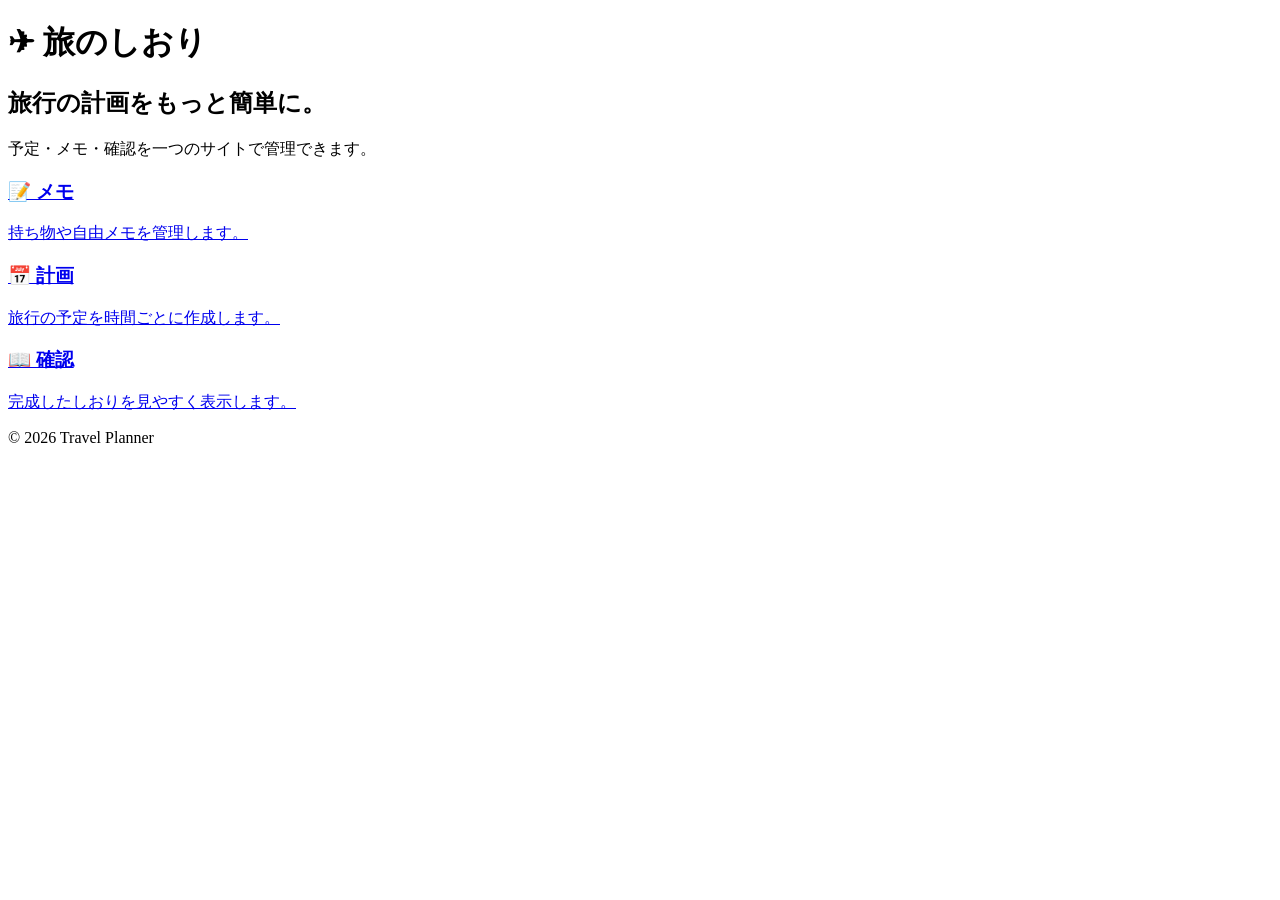
==== index.html @ d7f97029 "Initial project" ====
<!DOCTYPE html>
<html lang="ja">

<head>

    <meta charset="UTF-8">

    <meta name="viewport" content="width=device-width, initial-scale=1.0">

    <title>旅のしおり</title>

    <link rel="stylesheet" href="css/style.css">

</head>

<body>

    <header>

        <h1>✈ 旅のしおり</h1>

    </header>


    <main>

        <section class="hero">

            <h2>

                旅行の計画をもっと簡単に。

            </h2>

            <p>

                予定・メモ・確認を一つのサイトで管理できます。

            </p>

        </section>


        <section class="menu">

            <a href="memo.html" class="card">

                <h3>

                    📝 メモ

                </h3>

                <p>

                    持ち物や自由メモを管理します。

                </p>

            </a>


            <a href="planner.html" class="card">

                <h3>

                    📅 計画

                </h3>

                <p>

                    旅行の予定を時間ごとに作成します。

                </p>

            </a>


            <a href="preview.html" class="card">

                <h3>

                    📖 確認

                </h3>

                <p>

                    完成したしおりを見やすく表示します。

                </p>

            </a>

        </section>

    </main>

    <footer>

        © 2026 Travel Planner

    </footer>

    <script src="js/common.js"></script>

</body>

</html>
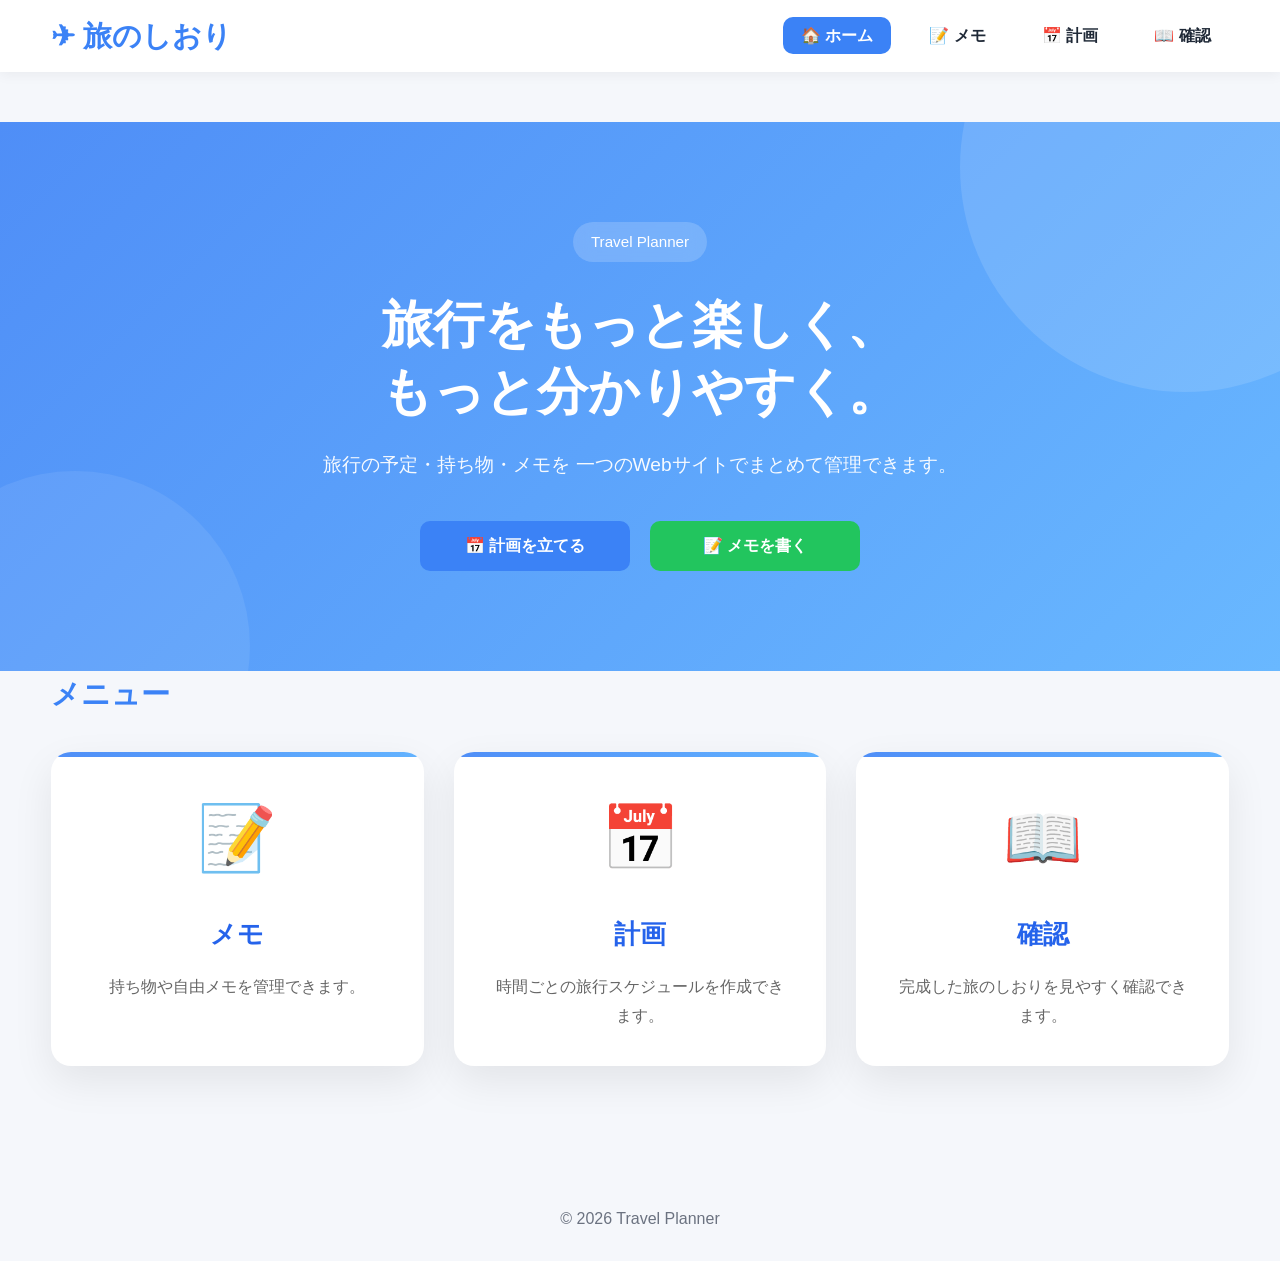
==== commit 74c4eaf0: "Version 1.0" ====
--- a/index.html
+++ b/index.html
@@ -9,97 +9,220 @@
 
     <title>旅のしおり</title>
 
-    <link rel="stylesheet" href="css/style.css">
+    <meta name="description" content="旅行の予定・メモ・しおりをまとめて管理できるWebアプリ">
+
+    <link rel="stylesheet" href="css/reset.css">
+    <link rel="stylesheet" href="css/common.css">
+    <link rel="stylesheet" href="css/home.css">
 
 </head>
 
 <body>
 
+    <!-- =======================
+         Header
+    ======================== -->
+
     <header>
 
-        <h1>✈ 旅のしおり</h1>
+        <div class="container header-inner">
+
+            <a href="index.html" class="logo">
+                ✈ 旅のしおり
+            </a>
+
+            <nav>
+
+                <ul>
+
+                    <li>
+                        <a href="index.html" class="active">
+                            🏠 ホーム
+                        </a>
+                    </li>
+
+                    <li>
+                        <a href="memo.html">
+                            📝 メモ
+                        </a>
+                    </li>
+
+                    <li>
+                        <a href="planner.html">
+                            📅 計画
+                        </a>
+                    </li>
+
+                    <li>
+                        <a href="preview.html">
+                            📖 確認
+                        </a>
+                    </li>
+
+                </ul>
+
+            </nav>
+
+        </div>
 
     </header>
 
+    <!-- =======================
+         Main
+    ======================== -->
 
     <main>
 
+        <!-- Hero -->
+
         <section class="hero">
 
-            <h2>
-
-                旅行の計画をもっと簡単に。
+            <div class="container hero-content">
+
+                <span class="hero-badge">
+                    Travel Planner
+                </span>
+
+                <h1>
+
+                    旅行をもっと楽しく、
+                    <br>
+                    もっと分かりやすく。
+
+                </h1>
+
+                <p>
+
+                    旅行の予定・持ち物・メモを
+                    一つのWebサイトでまとめて管理できます。
+
+                </p>
+
+                <div class="hero-buttons">
+
+                    <a href="planner.html" class="btn btn-primary">
+
+                        📅 計画を立てる
+
+                    </a>
+
+                    <a href="memo.html" class="btn btn-success">
+
+                        📝 メモを書く
+
+                    </a>
+
+                </div>
+
+            </div>
+
+        </section>
+
+        <!-- Menu -->
+
+        <section class="container">
+
+            <h2 class="section-title">
+
+                メニュー
 
             </h2>
 
+            <div class="menu-grid">
+
+                <!-- Card -->
+
+                <a href="memo.html" class="menu-card">
+
+                    <div class="menu-icon">
+
+                        📝
+
+                    </div>
+
+                    <h3>
+
+                        メモ
+
+                    </h3>
+
+                    <p>
+
+                        持ち物や自由メモを管理できます。
+
+                    </p>
+
+                </a>
+
+                <!-- Card -->
+
+                <a href="planner.html" class="menu-card">
+
+                    <div class="menu-icon">
+
+                        📅
+
+                    </div>
+
+                    <h3>
+
+                        計画
+
+                    </h3>
+
+                    <p>
+
+                        時間ごとの旅行スケジュールを作成できます。
+
+                    </p>
+
+                </a>
+
+                <!-- Card -->
+
+                <a href="preview.html" class="menu-card">
+
+                    <div class="menu-icon">
+
+                        📖
+
+                    </div>
+
+                    <h3>
+
+                        確認
+
+                    </h3>
+
+                    <p>
+
+                        完成した旅のしおりを見やすく確認できます。
+
+                    </p>
+
+                </a>
+
+            </div>
+
+        </section>
+
+    </main>
+
+    <!-- =======================
+         Footer
+    ======================== -->
+
+    <footer>
+
+        <div class="container">
+
             <p>
 
-                予定・メモ・確認を一つのサイトで管理できます。
+                © 2026 Travel Planner
 
             </p>
 
-        </section>
-
-
-        <section class="menu">
-
-            <a href="memo.html" class="card">
-
-                <h3>
-
-                    📝 メモ
-
-                </h3>
-
-                <p>
-
-                    持ち物や自由メモを管理します。
-
-                </p>
-
-            </a>
-
-
-            <a href="planner.html" class="card">
-
-                <h3>
-
-                    📅 計画
-
-                </h3>
-
-                <p>
-
-                    旅行の予定を時間ごとに作成します。
-
-                </p>
-
-            </a>
-
-
-            <a href="preview.html" class="card">
-
-                <h3>
-
-                    📖 確認
-
-                </h3>
-
-                <p>
-
-                    完成したしおりを見やすく表示します。
-
-                </p>
-
-            </a>
-
-        </section>
-
-    </main>
-
-    <footer>
-
-        © 2026 Travel Planner
+        </div>
 
     </footer>
 
--- a/css/common.css
+++ b/css/common.css
@@ -0,0 +1,443 @@
+/* ==========================================
+   Travel Planner
+   Common Style
+   Version 1.0
+========================================== */
+
+/* ==========================================
+   Color Theme
+========================================== */
+
+:root {
+
+    --primary: #3b82f6;
+    --primary-dark: #2563eb;
+
+    --secondary: #14b8a6;
+
+    --danger: #ef4444;
+
+    --warning: #f59e0b;
+
+    --success: #22c55e;
+
+    --background: #f5f7fb;
+
+    --surface: #ffffff;
+
+    --text: #1f2937;
+
+    --sub-text: #6b7280;
+
+    --border: #e5e7eb;
+
+    --shadow: 0 10px 25px rgba(0, 0, 0, .08);
+
+    --radius: 16px;
+
+    --transition: .25s ease;
+
+}
+
+/* ==========================================
+   Body
+========================================== */
+
+body {
+
+    background: var(--background);
+
+    color: var(--text);
+
+    font-family:
+        "Yu Gothic UI",
+        "Meiryo",
+        sans-serif;
+
+    line-height: 1.6;
+
+}
+
+/* ==========================================
+   Container
+========================================== */
+
+.container {
+
+    width: min(1200px, 92%);
+
+    margin: auto;
+
+}
+
+/* ==========================================
+   Header
+========================================== */
+
+header {
+
+    background: var(--surface);
+
+    position: sticky;
+
+    top: 0;
+
+    z-index: 100;
+
+    box-shadow: 0 3px 12px rgba(0, 0, 0, .05);
+
+}
+
+.header-inner {
+
+    display: flex;
+
+    justify-content: space-between;
+
+    align-items: center;
+
+    height: 72px;
+
+}
+
+.logo {
+
+    font-size: 1.8rem;
+
+    font-weight: bold;
+
+    color: var(--primary);
+
+}
+
+/* ==========================================
+   Navigation
+========================================== */
+
+nav ul {
+
+    display: flex;
+
+    gap: 20px;
+
+}
+
+nav a {
+
+    padding: 10px 18px;
+
+    border-radius: 10px;
+
+    transition: var(--transition);
+
+    font-weight: 600;
+
+}
+
+nav a:hover {
+
+    background: var(--primary);
+
+    color: white;
+
+}
+
+nav a.active {
+
+    background: var(--primary);
+
+    color: white;
+
+}
+
+/* ==========================================
+   Main
+========================================== */
+
+main {
+
+    padding: 50px 0;
+
+}
+
+/* ==========================================
+   Card
+========================================== */
+
+.card {
+
+    background: var(--surface);
+
+    border-radius: var(--radius);
+
+    padding: 24px;
+
+    box-shadow: var(--shadow);
+
+}
+
+/* ==========================================
+   Button
+========================================== */
+
+.btn {
+
+    display: inline-flex;
+
+    align-items: center;
+
+    justify-content: center;
+
+    gap: 8px;
+
+    padding: 12px 22px;
+
+    border-radius: 10px;
+
+    transition: var(--transition);
+
+    font-weight: bold;
+
+}
+
+.btn-primary {
+
+    background: var(--primary);
+
+    color: white;
+
+}
+
+.btn-primary:hover {
+
+    background: var(--primary-dark);
+
+}
+
+.btn-danger {
+
+    background: var(--danger);
+
+    color: white;
+
+}
+
+.btn-danger:hover {
+
+    opacity: .9;
+
+}
+
+.btn-success {
+
+    background: var(--success);
+
+    color: white;
+
+}
+
+/* ==========================================
+   Input
+========================================== */
+
+input,
+textarea,
+select {
+
+    width: 100%;
+
+    border: 1px solid var(--border);
+
+    border-radius: 10px;
+
+    padding: 14px;
+
+    background: white;
+
+    transition: var(--transition);
+
+}
+
+input:focus,
+textarea:focus,
+select:focus {
+
+    outline: none;
+
+    border-color: var(--primary);
+
+    box-shadow: 0 0 0 3px rgba(59, 130, 246, .15);
+
+}
+
+/* ==========================================
+   Section Title
+========================================== */
+
+.section-title {
+
+    margin-bottom: 25px;
+
+    font-size: 1.8rem;
+
+    color: var(--primary);
+
+}
+
+/* ==========================================
+   Grid
+========================================== */
+
+.grid {
+
+    display: grid;
+
+    gap: 25px;
+
+}
+
+/* ==========================================
+   Footer
+========================================== */
+
+footer {
+
+    text-align: center;
+
+    padding: 30px;
+
+    color: var(--sub-text);
+
+}
+
+/* ==========================================
+   Utility
+========================================== */
+
+.text-center {
+
+    text-align: center;
+
+}
+
+.mt-1 {
+    margin-top: 10px;
+}
+
+.mt-2 {
+    margin-top: 20px;
+}
+
+.mt-3 {
+    margin-top: 30px;
+}
+
+.mb-1 {
+    margin-bottom: 10px;
+}
+
+.mb-2 {
+    margin-bottom: 20px;
+}
+
+.mb-3 {
+    margin-bottom: 30px;
+}
+
+.hidden {
+
+    display: none;
+
+}
+
+/* ==========================================
+   Responsive
+========================================== */
+
+@media(max-width:768px) {
+
+    .header-inner {
+
+        flex-direction: column;
+
+        height: auto;
+
+        padding: 15px 0;
+
+        gap: 15px;
+
+    }
+
+    nav ul {
+
+        flex-wrap: wrap;
+
+        justify-content: center;
+
+    }
+
+    .card {
+
+        padding: 18px;
+
+    }
+
+}
+
+/* ==========================================
+   Toast
+========================================== */
+
+.toast {
+
+    position: fixed;
+
+    bottom: 30px;
+
+    right: 30px;
+
+    padding: 14px 24px;
+
+    border-radius: 10px;
+
+    color: white;
+
+    font-weight: bold;
+
+    box-shadow: 0 10px 25px rgba(0, 0, 0, .2);
+
+    opacity: 0;
+
+    transform: translateY(30px);
+
+    transition: .3s;
+
+    z-index: 9999;
+
+}
+
+.toast.show {
+
+    opacity: 1;
+
+    transform: translateY(0);
+
+}
+
+.toast.success {
+
+    background: #22c55e;
+
+}
+
+.toast.error {
+
+    background: #ef4444;
+
+}
+
+.toast.warning {
+
+    background: #f59e0b;
+
+}
--- a/css/home.css
+++ b/css/home.css
@@ -0,0 +1,347 @@
+/* ==========================================
+   Home Page Style
+   Travel Planner
+========================================== */
+
+
+/* ==========================================
+   Hero
+========================================== */
+
+.hero {
+
+    background:
+        linear-gradient(135deg,
+            #4f8ef7 0%,
+            #69b8ff 100%);
+
+    color: white;
+
+    padding: 100px 20px;
+
+    text-align: center;
+
+    overflow: hidden;
+
+    position: relative;
+
+}
+
+/* 背景装飾 */
+
+.hero::before {
+
+    content: "";
+
+    position: absolute;
+
+    width: 450px;
+    height: 450px;
+
+    background: rgba(255, 255, 255, .12);
+
+    border-radius: 50%;
+
+    top: -180px;
+    right: -130px;
+
+}
+
+.hero::after {
+
+    content: "";
+
+    position: absolute;
+
+    width: 350px;
+    height: 350px;
+
+    background: rgba(255, 255, 255, .08);
+
+    border-radius: 50%;
+
+    bottom: -150px;
+    left: -100px;
+
+}
+
+/* ==========================================
+   Hero Content
+========================================== */
+
+.hero-content {
+
+    position: relative;
+
+    z-index: 2;
+
+}
+
+.hero-badge {
+
+    display: inline-block;
+
+    padding: 8px 18px;
+
+    border-radius: 999px;
+
+    background: rgba(255, 255, 255, .18);
+
+    backdrop-filter: blur(10px);
+
+    font-size: .95rem;
+
+    margin-bottom: 30px;
+
+}
+
+.hero h1 {
+
+    font-size: 3.2rem;
+
+    line-height: 1.3;
+
+    margin-bottom: 25px;
+
+    font-weight: 700;
+
+}
+
+.hero p {
+
+    font-size: 1.2rem;
+
+    opacity: .95;
+
+    max-width: 650px;
+
+    margin: 0 auto 40px;
+
+}
+
+/* ==========================================
+   Hero Buttons
+========================================== */
+
+.hero-buttons {
+
+    display: flex;
+
+    justify-content: center;
+
+    gap: 20px;
+
+    flex-wrap: wrap;
+
+}
+
+.hero-buttons .btn {
+
+    min-width: 210px;
+
+    font-size: 1rem;
+
+    transition: .25s;
+
+}
+
+.hero-buttons .btn:hover {
+
+    transform: translateY(-4px);
+
+}
+
+/* ==========================================
+   Menu
+========================================== */
+
+.menu-grid {
+
+    display: grid;
+
+    grid-template-columns:
+        repeat(auto-fit, minmax(280px, 1fr));
+
+    gap: 30px;
+
+    margin-top: 35px;
+
+    margin-bottom: 60px;
+
+}
+
+/* ==========================================
+   Card
+========================================== */
+
+.menu-card {
+
+    background: white;
+
+    border-radius: 20px;
+
+    padding: 35px;
+
+    box-shadow: 0 15px 40px rgba(0, 0, 0, .08);
+
+    transition: .3s;
+
+    text-align: center;
+
+    position: relative;
+
+    overflow: hidden;
+
+}
+
+.menu-card::before {
+
+    content: "";
+
+    position: absolute;
+
+    left: 0;
+
+    top: 0;
+
+    width: 100%;
+
+    height: 5px;
+
+    background: linear-gradient(90deg,
+            #4f8ef7,
+            #63b3ff);
+
+}
+
+.menu-card:hover {
+
+    transform: translateY(-10px);
+
+    box-shadow: 0 25px 50px rgba(0, 0, 0, .15);
+
+}
+
+/* ==========================================
+   Icon
+========================================== */
+
+.menu-icon {
+
+    font-size: 4rem;
+
+    margin-bottom: 25px;
+
+}
+
+/* ==========================================
+   Title
+========================================== */
+
+.menu-card h3 {
+
+    font-size: 1.6rem;
+
+    margin-bottom: 18px;
+
+    color: #2563eb;
+
+}
+
+/* ==========================================
+   Description
+========================================== */
+
+.menu-card p {
+
+    color: #666;
+
+    line-height: 1.8;
+
+}
+
+/* ==========================================
+   Responsive
+========================================== */
+
+@media(max-width:900px) {
+
+    .hero {
+
+        padding: 80px 20px;
+
+    }
+
+    .hero h1 {
+
+        font-size: 2.5rem;
+
+    }
+
+}
+
+@media(max-width:768px) {
+
+    .hero {
+
+        padding: 70px 15px;
+
+    }
+
+    .hero h1 {
+
+        font-size: 2rem;
+
+    }
+
+    .hero p {
+
+        font-size: 1rem;
+
+    }
+
+    .hero-buttons {
+
+        flex-direction: column;
+
+        align-items: center;
+
+    }
+
+    .hero-buttons .btn {
+
+        width: 100%;
+
+        max-width: 320px;
+
+    }
+
+}
+
+@media(max-width:480px) {
+
+    .hero h1 {
+
+        font-size: 1.7rem;
+
+    }
+
+    .hero-badge {
+
+        font-size: .85rem;
+
+    }
+
+    .menu-card {
+
+        padding: 28px;
+
+    }
+
+    .menu-icon {
+
+        font-size: 3.2rem;
+
+    }
+
+}
